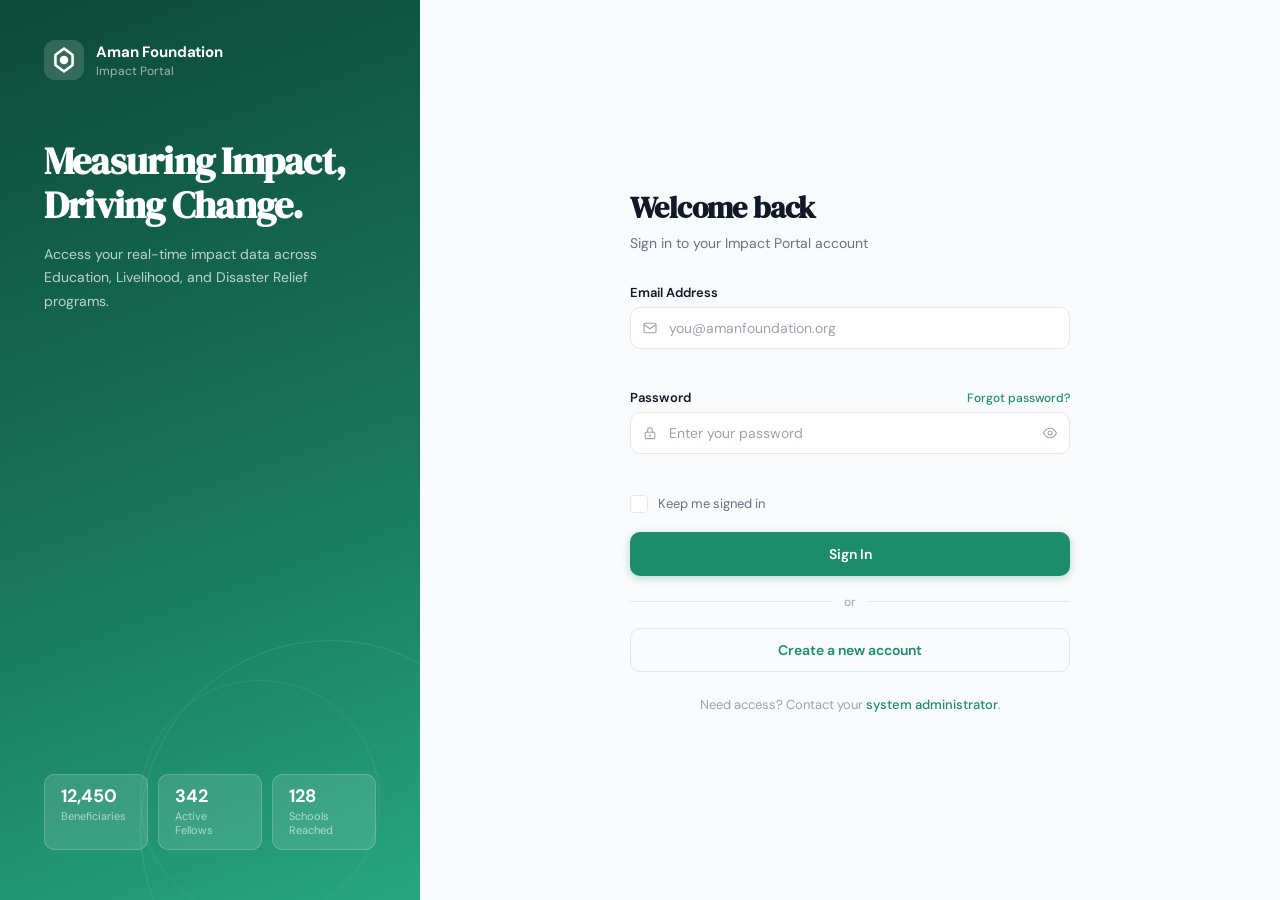
==== index.html @ ecf4dfdb "added index file" ====
<!DOCTYPE html>
<html lang="en">
<head>
  <meta charset="UTF-8" />
  <meta name="viewport" content="width=device-width, initial-scale=1.0"/>
  <title>Aman Foundation — Login</title>
  <link rel="stylesheet" href="styles.css" />
  <link href="https://fonts.googleapis.com/css2?family=DM+Sans:wght@400;500;600;700&family=DM+Serif+Display&display=swap" rel="stylesheet"/>
</head>
<body>
  <div class="split-layout">

    <!-- LEFT PANEL -->
    <div class="brand-panel">
      <div class="brand-panel__inner">
        <div class="brand-logo">
          <div class="logo-icon">
            <svg viewBox="0 0 28 28" fill="none" xmlns="http://www.w3.org/2000/svg">
              <rect width="28" height="28" rx="8" fill="white" fill-opacity="0.15"/>
              <path d="M14 6L20 10.5V17.5L14 22L8 17.5V10.5L14 6Z" stroke="white" stroke-width="1.8" fill="none"/>
              <circle cx="14" cy="14" r="3" fill="white"/>
            </svg>
          </div>
          <div>
            <div class="brand-name">Aman Foundation</div>
            <div class="brand-subtitle">Impact Portal</div>
          </div>
        </div>

        <div class="brand-hero">
          <h1 class="brand-headline">Measuring Impact,<br/>Driving Change.</h1>
          <p class="brand-desc">Access your real-time impact data across Education, Livelihood, and Disaster Relief programs.</p>
        </div>

        <div class="stats-row">
          <div class="stat-chip">
            <span class="stat-num">12,450</span>
            <span class="stat-label">Beneficiaries</span>
          </div>
          <div class="stat-chip">
            <span class="stat-num">342</span>
            <span class="stat-label">Active Fellows</span>
          </div>
          <div class="stat-chip">
            <span class="stat-num">128</span>
            <span class="stat-label">Schools Reached</span>
          </div>
        </div>

        <div class="brand-panel__decoration"></div>
      </div>
    </div>

    <!-- RIGHT PANEL -->
    <div class="form-panel">
      <div class="form-panel__inner">
        <div class="form-header">
          <h2 class="form-title">Welcome back</h2>
          <p class="form-subtitle">Sign in to your Impact Portal account</p>
        </div>

        <form class="auth-form" id="loginForm" novalidate>
          <div class="form-group">
            <label for="email">Email Address</label>
            <div class="input-wrapper">
              <span class="input-icon">
                <svg viewBox="0 0 20 20" fill="none"><path d="M2.5 5.5A1.5 1.5 0 0 1 4 4h12a1.5 1.5 0 0 1 1.5 1.5v9A1.5 1.5 0 0 1 16 16H4a1.5 1.5 0 0 1-1.5-1.5v-9Z" stroke="currentColor" stroke-width="1.4"/><path d="M2.5 6l7.1 4.7a.8.8 0 0 0 .8 0L17.5 6" stroke="currentColor" stroke-width="1.4"/></svg>
              </span>
              <input type="email" id="email" name="email" placeholder="you@amanfoundation.org" autocomplete="email"/>
              <span class="input-error-icon" aria-hidden="true">!</span>
            </div>
            <span class="field-error" id="emailError"></span>
          </div>

          <div class="form-group">
            <label for="password">
              Password
              <a href="#" class="forgot-link">Forgot password?</a>
            </label>
            <div class="input-wrapper">
              <span class="input-icon">
                <svg viewBox="0 0 20 20" fill="none"><rect x="4" y="9" width="12" height="8" rx="1.5" stroke="currentColor" stroke-width="1.4"/><path d="M7 9V6.5a3 3 0 0 1 6 0V9" stroke="currentColor" stroke-width="1.4"/><circle cx="10" cy="13.5" r="1.2" fill="currentColor"/></svg>
              </span>
              <input type="password" id="password" name="password" placeholder="Enter your password" autocomplete="current-password"/>
              <button type="button" class="toggle-password" id="togglePassword" aria-label="Toggle password visibility">
                <svg class="eye-icon" viewBox="0 0 20 20" fill="none"><path d="M2 10s3-6 8-6 8 6 8 6-3 6-8 6-8-6-8-6Z" stroke="currentColor" stroke-width="1.4"/><circle cx="10" cy="10" r="2.5" stroke="currentColor" stroke-width="1.4"/></svg>
                <svg class="eye-off-icon" viewBox="0 0 20 20" fill="none" style="display:none"><path d="M3 3l14 14M8.5 8.6A2.5 2.5 0 0 0 12.4 12.4M6.2 6.3C4.1 7.5 2.5 10 2.5 10s3 5.5 7.5 5.5c1.4 0 2.7-.4 3.8-1.1M10 4.5c4.1.2 7 5.5 7 5.5s-.7 1.3-2 2.7" stroke="currentColor" stroke-width="1.4" stroke-linecap="round"/></svg>
              </button>
            </div>
            <span class="field-error" id="passwordError"></span>
          </div>

          <div class="form-options">
            <label class="checkbox-label">
              <input type="checkbox" id="remember" name="remember"/>
              <span class="checkbox-custom"></span>
              Keep me signed in
            </label>
          </div>

          <button type="submit" class="btn-primary" id="loginBtn">
            <span class="btn-text">Sign In</span>
            <span class="btn-spinner" aria-hidden="true"></span>
          </button>

          <div class="form-divider"><span>or</span></div>

          <button type="button" class="btn-secondary" onclick="window.location.href='register.html'">
            Create a new account
          </button>
        </form>

        <p class="form-footer">
          Need access? Contact your <a href="#">system administrator</a>.
        </p>
      </div>
    </div>

  </div>

  <script src="auth.js"></script>
</body>
</html>
---- styles.css ----
/* ============================================================
   Aman Foundation — Auth Pages Stylesheet
   Matches Impact Portal dashboard palette & design language
   ============================================================ */

*, *::before, *::after { box-sizing: border-box; margin: 0; padding: 0; }

:root {
  --brand-dark:    #0d4a38;
  --brand-mid:     #1a7a5e;
  --brand-primary: #1d8c6b;
  --brand-light:   #26a67e;
  --brand-accent:  #2ec090;
  --brand-tint:    #e8f6f2;
  --brand-tint2:   #d0ede5;

  --text-primary:   #111827;
  --text-secondary: #6b7280;
  --text-muted:     #9ca3af;

  --surface:        #ffffff;
  --surface-alt:    #f9fafb;
  --border:         #e5e7eb;
  --border-focus:   #1d8c6b;

  --error:          #dc2626;
  --error-tint:     #fef2f2;
  --success:        #059669;

  --radius-sm:  6px;
  --radius-md:  10px;
  --radius-lg:  16px;
  --radius-xl:  24px;

  --shadow-sm:  0 1px 3px rgba(0,0,0,.08), 0 1px 2px rgba(0,0,0,.04);
  --shadow-md:  0 4px 16px rgba(0,0,0,.10);
  --shadow-lg:  0 8px 40px rgba(0,0,0,.14);

  --font-body:    'DM Sans', sans-serif;
  --font-display: 'DM Serif Display', serif;
}

html, body {
  height: 100%;
  font-family: var(--font-body);
  color: var(--text-primary);
  background: var(--surface-alt);
  -webkit-font-smoothing: antialiased;
}

/* ── Layout ─────────────────────────────────────────────── */
.split-layout {
  display: flex;
  min-height: 100vh;
}

/* ── Brand Panel (Left) ──────────────────────────────────── */
.brand-panel {
  width: 420px;
  min-width: 340px;
  flex-shrink: 0;
  background: linear-gradient(160deg, var(--brand-dark) 0%, var(--brand-mid) 60%, var(--brand-light) 100%);
  position: relative;
  overflow: hidden;
  display: flex;
  flex-direction: column;
}

.brand-panel__inner {
  position: relative;
  z-index: 2;
  padding: 40px 44px;
  display: flex;
  flex-direction: column;
  height: 100%;
  min-height: 100vh;
}

/* Decorative circles */
.brand-panel__decoration {
  position: absolute;
  inset: 0;
  z-index: 0;
  pointer-events: none;
}
.brand-panel__decoration::before {
  content: '';
  position: absolute;
  width: 380px;
  height: 380px;
  border-radius: 50%;
  border: 1px solid rgba(255,255,255,.10);
  bottom: -120px;
  right: -100px;
}
.brand-panel__decoration::after {
  content: '';
  position: absolute;
  width: 240px;
  height: 240px;
  border-radius: 50%;
  border: 1px solid rgba(255,255,255,.08);
  bottom: -20px;
  right: 40px;
}

/* Logo */
.brand-logo {
  display: flex;
  align-items: center;
  gap: 12px;
  margin-bottom: 60px;
}
.logo-icon {
  width: 40px;
  height: 40px;
  flex-shrink: 0;
}
.logo-icon svg { width: 100%; height: 100%; }
.brand-name {
  font-size: 15px;
  font-weight: 700;
  color: #ffffff;
  letter-spacing: -0.01em;
}
.brand-subtitle {
  font-size: 12px;
  color: rgba(255,255,255,.6);
  margin-top: 1px;
}

/* Hero text */
.brand-hero { flex: 1; }
.brand-headline {
  font-family: var(--font-display);
  font-size: 38px;
  line-height: 1.15;
  color: #ffffff;
  margin-bottom: 16px;
  letter-spacing: -0.02em;
}
.brand-desc {
  font-size: 14px;
  line-height: 1.65;
  color: rgba(255,255,255,.72);
  max-width: 300px;
}

/* Stats row */
.stats-row {
  display: flex;
  gap: 10px;
  margin-top: 44px;
  margin-bottom: 10px;
  flex-wrap: wrap;
}
.stat-chip {
  background: rgba(255,255,255,.12);
  border: 1px solid rgba(255,255,255,.18);
  border-radius: var(--radius-md);
  padding: 12px 16px;
  flex: 1;
  min-width: 80px;
}
.stat-num {
  display: block;
  font-size: 18px;
  font-weight: 700;
  color: #ffffff;
  line-height: 1;
  margin-bottom: 4px;
}
.stat-label {
  display: block;
  font-size: 11px;
  color: rgba(255,255,255,.6);
}

/* Onboarding Steps (register) */
.onboard-steps {
  margin-top: 48px;
  display: flex;
  flex-direction: column;
  gap: 0;
}
.step {
  display: flex;
  align-items: flex-start;
  gap: 14px;
  opacity: .5;
  transition: opacity .2s;
}
.step.active { opacity: 1; }
.step-dot {
  width: 28px;
  height: 28px;
  border-radius: 50%;
  background: rgba(255,255,255,.15);
  border: 1.5px solid rgba(255,255,255,.35);
  display: flex;
  align-items: center;
  justify-content: center;
  font-size: 12px;
  font-weight: 700;
  color: #fff;
  flex-shrink: 0;
}
.step.active .step-dot {
  background: rgba(255,255,255,.25);
  border-color: rgba(255,255,255,.7);
}
.step-title {
  font-size: 13px;
  font-weight: 600;
  color: #fff;
  margin-bottom: 2px;
}
.step-desc {
  font-size: 12px;
  color: rgba(255,255,255,.6);
}
.step-connector {
  width: 1.5px;
  height: 20px;
  background: rgba(255,255,255,.2);
  margin-left: 13px;
}

/* ── Form Panel (Right) ──────────────────────────────────── */
.form-panel {
  flex: 1;
  display: flex;
  align-items: center;
  justify-content: center;
  padding: 48px 32px;
  overflow-y: auto;
}

.form-panel__inner {
  width: 100%;
  max-width: 440px;
}

.form-header {
  margin-bottom: 32px;
}
.form-title {
  font-family: var(--font-display);
  font-size: 30px;
  color: var(--text-primary);
  letter-spacing: -0.02em;
  margin-bottom: 6px;
}
.form-subtitle {
  font-size: 14px;
  color: var(--text-secondary);
}

/* ── Form Elements ───────────────────────────────────────── */
.auth-form {
  display: flex;
  flex-direction: column;
  gap: 18px;
}

.form-row {
  display: grid;
  grid-template-columns: 1fr 1fr;
  gap: 14px;
}

.form-group {
  display: flex;
  flex-direction: column;
  gap: 6px;
}

.form-group label {
  display: flex;
  align-items: center;
  justify-content: space-between;
  font-size: 13px;
  font-weight: 600;
  color: var(--text-primary);
}

.forgot-link {
  font-size: 12px;
  font-weight: 500;
  color: var(--brand-primary);
  text-decoration: none;
  transition: color .15s;
}
.forgot-link:hover { color: var(--brand-dark); text-decoration: underline; }

/* Input wrapper */
.input-wrapper {
  position: relative;
  display: flex;
  align-items: center;
}

.input-icon {
  position: absolute;
  left: 12px;
  display: flex;
  align-items: center;
  color: var(--text-muted);
  pointer-events: none;
  transition: color .15s;
}
.input-icon svg { width: 16px; height: 16px; }

.input-wrapper input,
.input-wrapper select {
  width: 100%;
  padding: 11px 40px 11px 38px;
  border: 1.5px solid var(--border);
  border-radius: var(--radius-md);
  font-family: var(--font-body);
  font-size: 14px;
  color: var(--text-primary);
  background: var(--surface);
  transition: border-color .15s, box-shadow .15s, background .15s;
  outline: none;
  appearance: none;
  -webkit-appearance: none;
}

.input-wrapper input::placeholder { color: var(--text-muted); }

.input-wrapper input:focus,
.input-wrapper select:focus {
  border-color: var(--border-focus);
  box-shadow: 0 0 0 3px rgba(29,140,107,.12);
  background: var(--surface);
}
.input-wrapper:focus-within .input-icon { color: var(--brand-primary); }

/* Error state */
.input-wrapper.has-error input,
.input-wrapper.has-error select {
  border-color: var(--error);
  background: var(--error-tint);
}
.input-wrapper.has-error .input-icon { color: var(--error); }

.input-error-icon {
  position: absolute;
  right: 12px;
  width: 18px;
  height: 18px;
  border-radius: 50%;
  background: var(--error);
  color: #fff;
  font-size: 11px;
  font-weight: 700;
  display: none;
  align-items: center;
  justify-content: center;
}
.input-wrapper.has-error .input-error-icon { display: flex; }

/* Valid state */
.input-wrapper.is-valid input {
  border-color: var(--success);
}

.field-error {
  font-size: 12px;
  color: var(--error);
  min-height: 16px;
  display: block;
}

/* Toggle password button */
.toggle-password {
  position: absolute;
  right: 12px;
  background: none;
  border: none;
  cursor: pointer;
  color: var(--text-muted);
  display: flex;
  align-items: center;
  padding: 0;
  transition: color .15s;
}
.toggle-password:hover { color: var(--text-secondary); }
.toggle-password svg { width: 16px; height: 16px; }

/* Select */
.select-wrapper select { padding-right: 40px; cursor: pointer; }
.select-arrow {
  position: absolute;
  right: 12px;
  pointer-events: none;
  color: var(--text-muted);
}
.select-arrow svg { width: 12px; height: 8px; }

/* Password strength */
.password-strength {
  display: flex;
  align-items: center;
  gap: 10px;
  margin-top: 6px;
}
.strength-track {
  flex: 1;
  height: 4px;
  background: var(--border);
  border-radius: 99px;
  overflow: hidden;
}
.strength-fill {
  height: 100%;
  width: 0;
  border-radius: 99px;
  transition: width .3s ease, background .3s ease;
}
.strength-fill.weak   { width: 33%; background: #ef4444; }
.strength-fill.fair   { width: 66%; background: #f59e0b; }
.strength-fill.strong { width: 100%; background: var(--success); }
.strength-label {
  font-size: 11px;
  font-weight: 600;
  min-width: 36px;
  color: var(--text-muted);
}
.strength-label.weak   { color: #ef4444; }
.strength-label.fair   { color: #f59e0b; }
.strength-label.strong { color: var(--success); }

/* Form options / checkbox */
.form-options {
  display: flex;
  flex-direction: column;
  gap: 4px;
}
.checkbox-label {
  display: flex;
  align-items: flex-start;
  gap: 10px;
  font-size: 13px;
  color: var(--text-secondary);
  cursor: pointer;
  line-height: 1.5;
}
.checkbox-label input[type="checkbox"] { display: none; }
.checkbox-custom {
  flex-shrink: 0;
  width: 18px;
  height: 18px;
  margin-top: 1px;
  border: 1.5px solid var(--border);
  border-radius: 4px;
  background: var(--surface);
  display: flex;
  align-items: center;
  justify-content: center;
  transition: background .15s, border-color .15s;
}
.checkbox-label input:checked + .checkbox-custom {
  background: var(--brand-primary);
  border-color: var(--brand-primary);
}
.checkbox-label input:checked + .checkbox-custom::after {
  content: '';
  display: block;
  width: 5px;
  height: 9px;
  border: 2px solid #fff;
  border-top: none;
  border-left: none;
  transform: rotate(45deg) translate(-1px, -1px);
}
.checkbox-label a {
  color: var(--brand-primary);
  text-decoration: none;
  font-weight: 500;
}
.checkbox-label a:hover { text-decoration: underline; }

/* ── Buttons ─────────────────────────────────────────────── */
.btn-primary {
  display: flex;
  align-items: center;
  justify-content: center;
  gap: 8px;
  width: 100%;
  padding: 13px 20px;
  background: var(--brand-primary);
  color: #ffffff;
  font-family: var(--font-body);
  font-size: 14px;
  font-weight: 600;
  border: none;
  border-radius: var(--radius-md);
  cursor: pointer;
  transition: background .15s, transform .1s, box-shadow .15s;
  box-shadow: 0 2px 8px rgba(29,140,107,.3);
  position: relative;
}
.btn-primary:hover {
  background: var(--brand-dark);
  box-shadow: 0 4px 16px rgba(29,140,107,.35);
  transform: translateY(-1px);
}
.btn-primary:active { transform: translateY(0); }
.btn-primary.loading .btn-text { opacity: 0; }
.btn-primary.loading .btn-spinner { display: block; }

.btn-spinner {
  display: none;
  position: absolute;
  width: 18px;
  height: 18px;
  border: 2px solid rgba(255,255,255,.3);
  border-top-color: #fff;
  border-radius: 50%;
  animation: spin .7s linear infinite;
}

.btn-secondary {
  display: flex;
  align-items: center;
  justify-content: center;
  width: 100%;
  padding: 12px 20px;
  background: transparent;
  color: var(--brand-primary);
  font-family: var(--font-body);
  font-size: 14px;
  font-weight: 600;
  border: 1.5px solid var(--brand-tint2);
  border-radius: var(--radius-md);
  cursor: pointer;
  transition: background .15s, border-color .15s;
}
.btn-secondary:hover {
  background: var(--brand-tint);
  border-color: var(--brand-primary);
}

/* Divider */
.form-divider {
  display: flex;
  align-items: center;
  gap: 12px;
  color: var(--text-muted);
  font-size: 12px;
}
.form-divider::before,
.form-divider::after {
  content: '';
  flex: 1;
  height: 1px;
  background: var(--border);
}

.form-footer {
  margin-top: 24px;
  font-size: 13px;
  color: var(--text-muted);
  text-align: center;
}
.form-footer a {
  color: var(--brand-primary);
  text-decoration: none;
  font-weight: 500;
}
.form-footer a:hover { text-decoration: underline; }

/* ── Success Modal ───────────────────────────────────────── */
.modal-overlay {
  position: fixed;
  inset: 0;
  background: rgba(0,0,0,.4);
  backdrop-filter: blur(4px);
  display: none;
  align-items: center;
  justify-content: center;
  z-index: 100;
  padding: 24px;
}
.modal-overlay.active { display: flex; }
.modal-card {
  background: var(--surface);
  border-radius: var(--radius-xl);
  padding: 48px 40px;
  max-width: 380px;
  width: 100%;
  text-align: center;
  box-shadow: var(--shadow-lg);
  animation: scaleIn .25s ease;
}
.modal-icon {
  display: flex;
  justify-content: center;
  margin-bottom: 20px;
}
.modal-icon svg { width: 64px; height: 64px; }
.modal-title {
  font-family: var(--font-display);
  font-size: 24px;
  color: var(--text-primary);
  margin-bottom: 10px;
}
.modal-desc {
  font-size: 14px;
  color: var(--text-secondary);
  line-height: 1.6;
  margin-bottom: 28px;
}

/* ── Animations ──────────────────────────────────────────── */
@keyframes spin {
  to { transform: rotate(360deg); }
}
@keyframes scaleIn {
  from { opacity: 0; transform: scale(.94); }
  to   { opacity: 1; transform: scale(1); }
}

/* Page entry animation */
.form-panel__inner {
  animation: fadeUp .4s ease both;
}
@keyframes fadeUp {
  from { opacity: 0; transform: translateY(16px); }
  to   { opacity: 1; transform: translateY(0); }
}

/* ── Responsive ──────────────────────────────────────────── */
@media (max-width: 800px) {
  .split-layout { flex-direction: column; }
  .brand-panel  { width: 100%; min-height: 260px; }
  .brand-panel__inner { padding: 32px 28px; min-height: unset; }
  .brand-headline { font-size: 28px; }
  .stats-row, .onboard-steps { display: none; }
  .brand-hero { flex: unset; }
  .brand-logo { margin-bottom: 24px; }
  .form-panel { padding: 32px 20px; }
  .form-row   { grid-template-columns: 1fr; gap: 18px; }
}
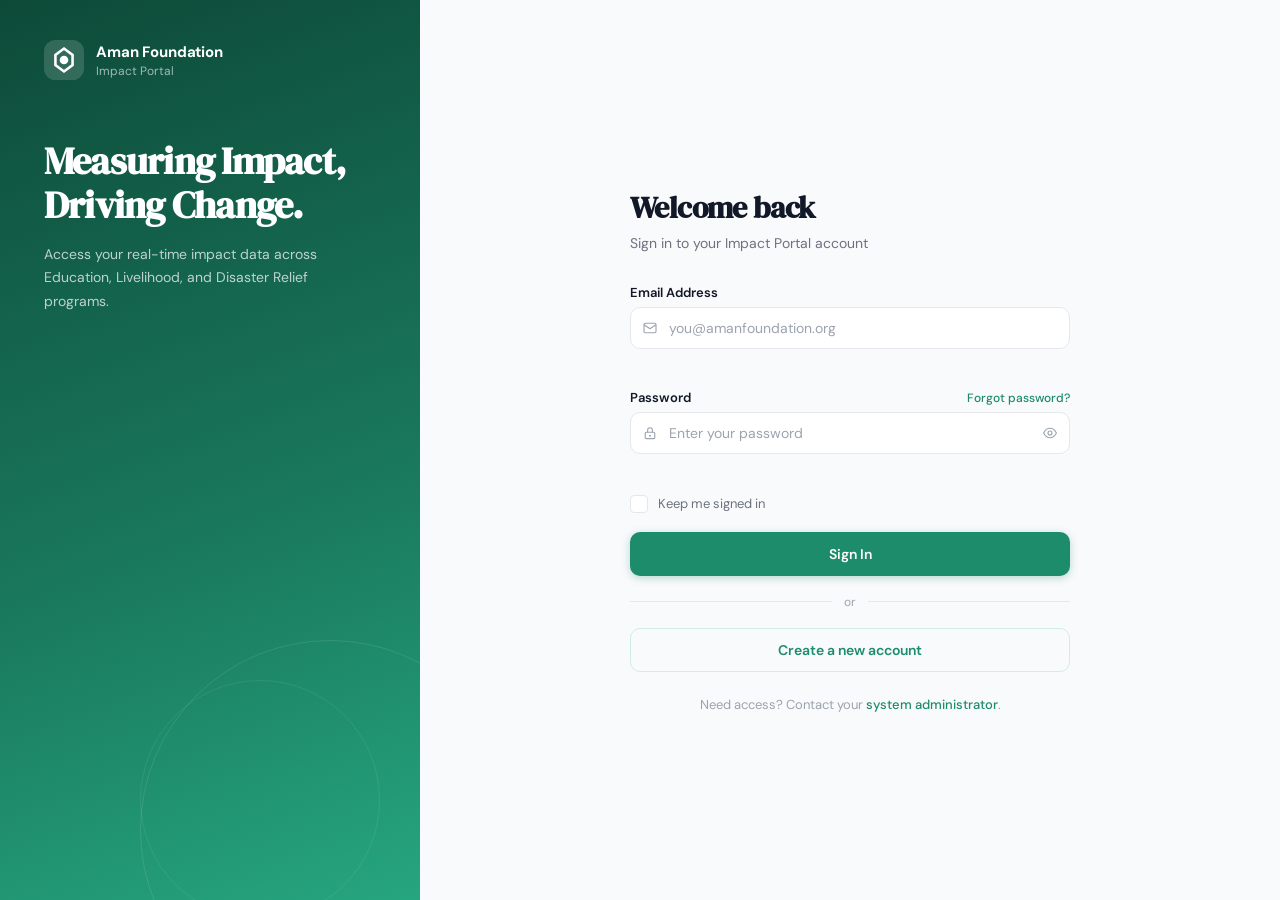
==== commit 6472bdce: "updated code" ====
--- a/index.html
+++ b/index.html
@@ -32,20 +32,6 @@
           <p class="brand-desc">Access your real-time impact data across Education, Livelihood, and Disaster Relief programs.</p>
         </div>
 
-        <div class="stats-row">
-          <div class="stat-chip">
-            <span class="stat-num">12,450</span>
-            <span class="stat-label">Beneficiaries</span>
-          </div>
-          <div class="stat-chip">
-            <span class="stat-num">342</span>
-            <span class="stat-label">Active Fellows</span>
-          </div>
-          <div class="stat-chip">
-            <span class="stat-num">128</span>
-            <span class="stat-label">Schools Reached</span>
-          </div>
-        </div>
 
         <div class="brand-panel__decoration"></div>
       </div>
